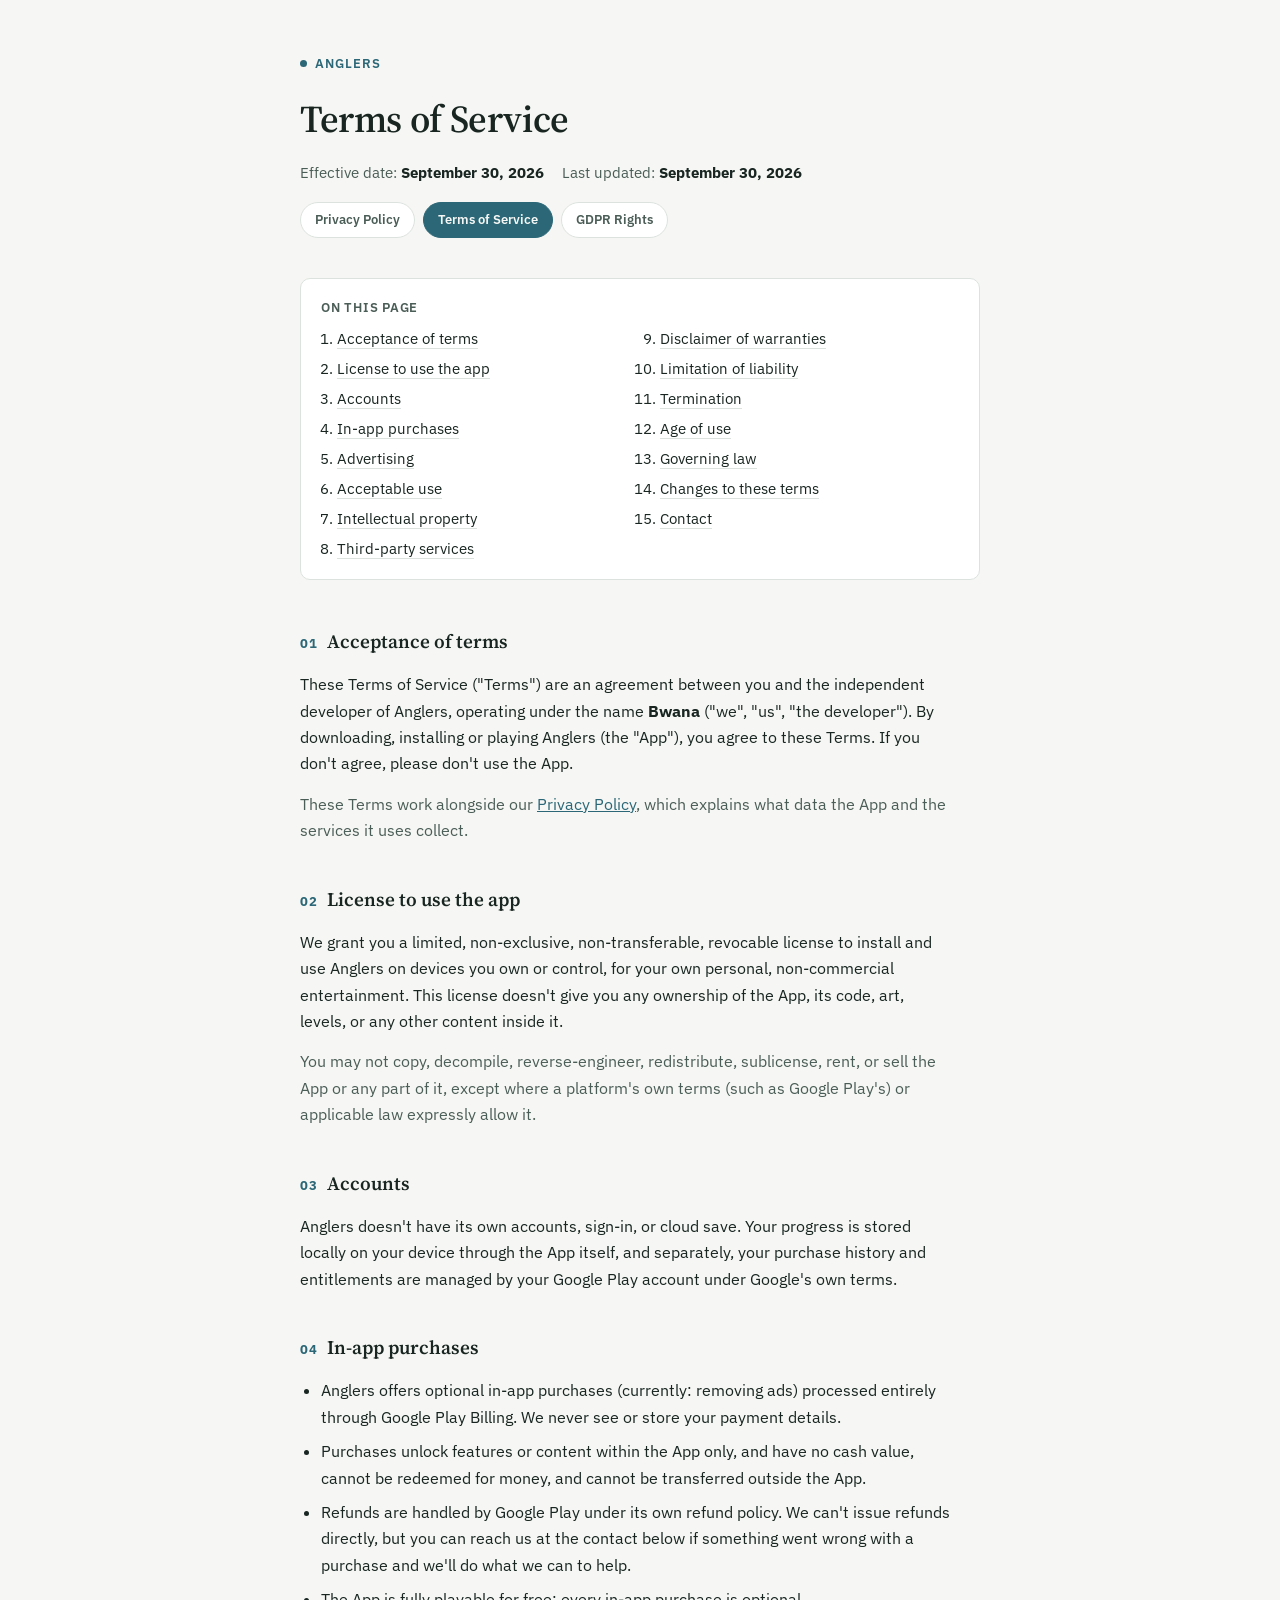
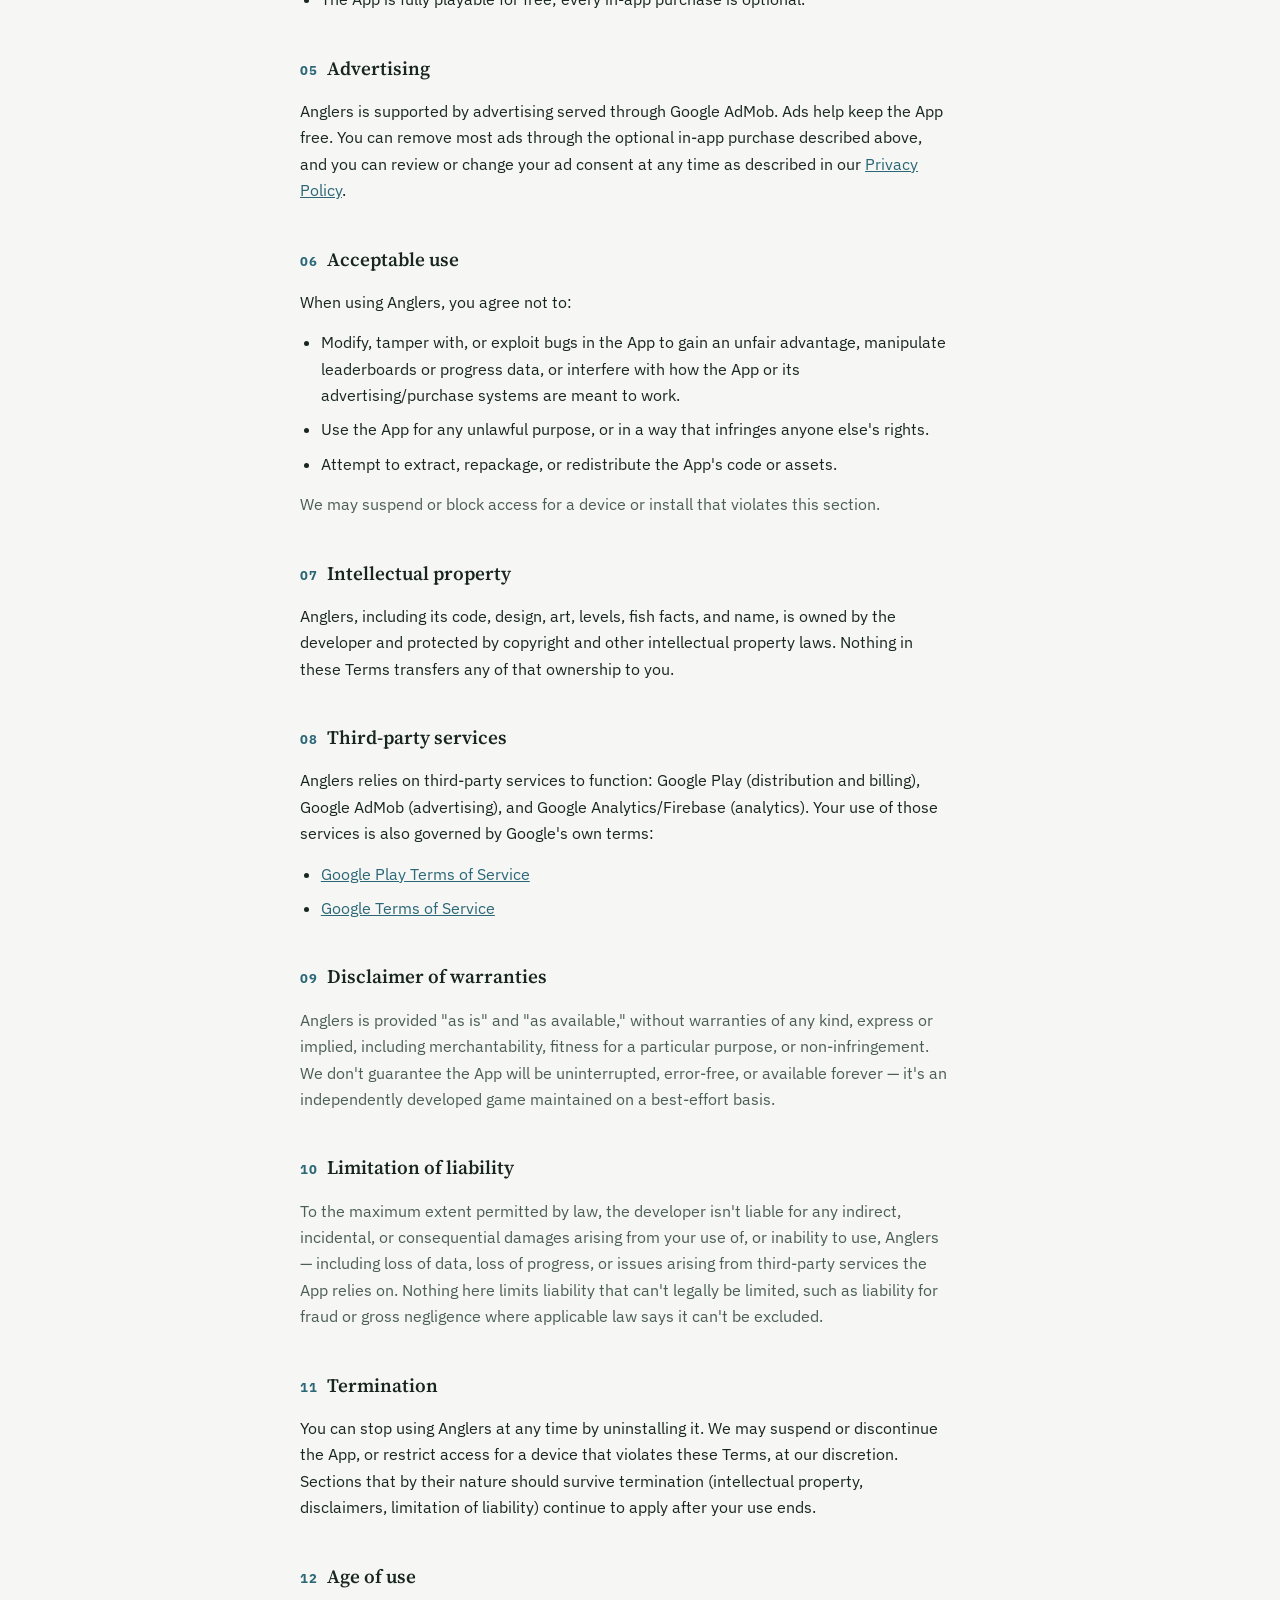
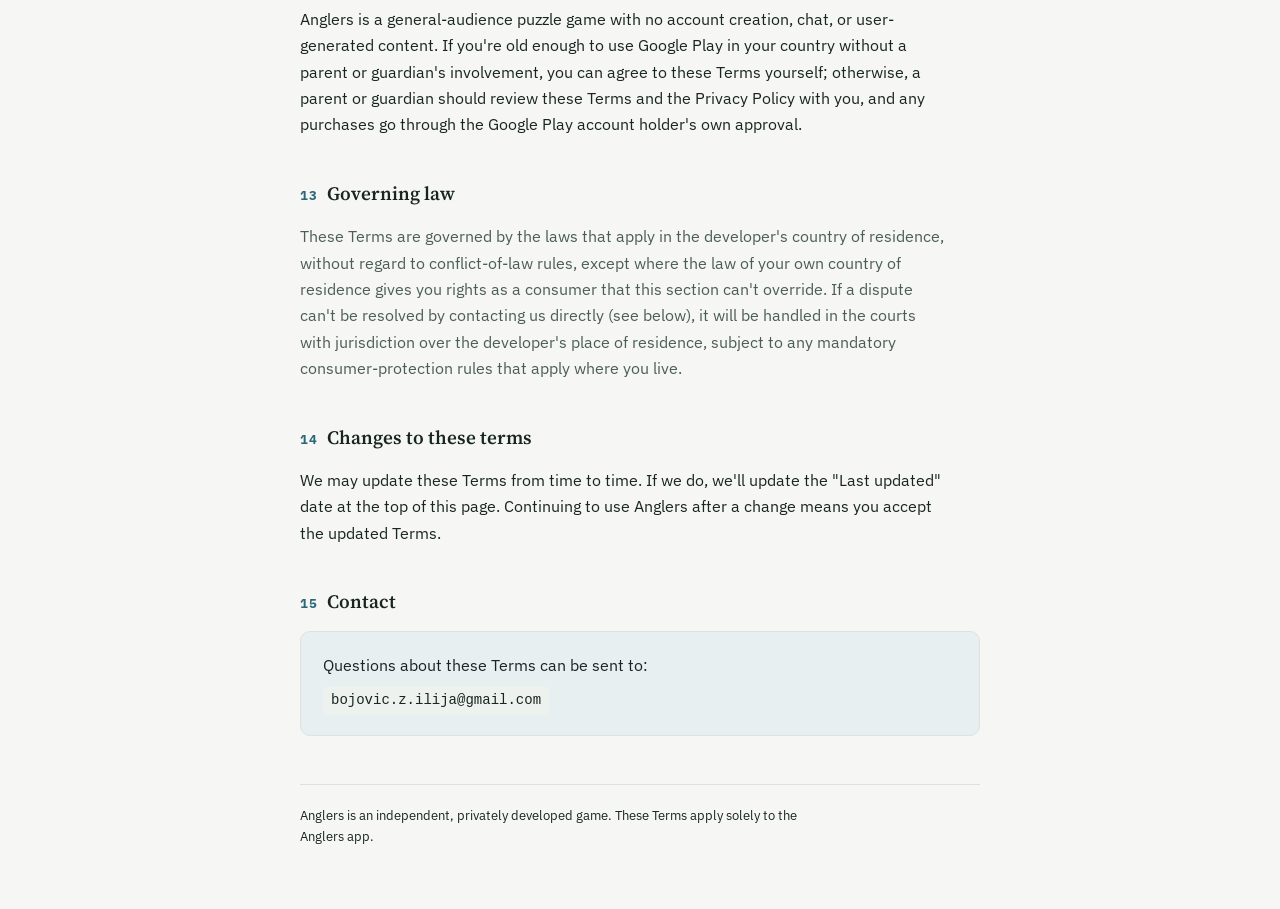
==== terms.html @ 3a63a512 "Add Terms of Service and GDPR rights pages; move shared styles to style.css" ====
<!doctype html>
<html lang="en">
<head>
<meta charset="utf-8">
<meta name="viewport" content="width=device-width, initial-scale=1">
<title>Anglers Terms of Service</title>
<link rel="stylesheet" href="style.css">
<link rel="preconnect" href="https://fonts.gstatic.com" crossorigin>
<link href="https://fonts.googleapis.com/css2?family=Source+Serif+4:wght@600;700&family=IBM+Plex+Sans:wght@400;500;600;700&display=swap" rel="stylesheet">
</head>
<body>
<div class="wrap">
  <header class="page">
    <div class="eyebrow">Anglers</div>
    <h1>Terms of Service</h1>
    <div class="dates">
      <span>Effective date: <strong>September 30, 2026</strong></span>
      <span>Last updated: <strong>September 30, 2026</strong></span>
    </div>
    <nav class="docs-nav" aria-label="Legal documents">
      <a href="index.html">Privacy Policy</a>
      <a href="terms.html" aria-current="page">Terms of Service</a>
      <a href="gdpr.html">GDPR Rights</a>
    </nav>
  </header>

  <nav class="toc" aria-label="Table of contents">
    <p>On this page</p>
    <ol>
      <li><a href="#acceptance">Acceptance of terms</a></li>
      <li><a href="#license">License to use the app</a></li>
      <li><a href="#accounts">Accounts</a></li>
      <li><a href="#purchases">In-app purchases</a></li>
      <li><a href="#ads">Advertising</a></li>
      <li><a href="#conduct">Acceptable use</a></li>
      <li><a href="#ip">Intellectual property</a></li>
      <li><a href="#third-party">Third-party services</a></li>
      <li><a href="#disclaimer">Disclaimer of warranties</a></li>
      <li><a href="#liability">Limitation of liability</a></li>
      <li><a href="#termination">Termination</a></li>
      <li><a href="#age">Age of use</a></li>
      <li><a href="#law">Governing law</a></li>
      <li><a href="#changes">Changes to these terms</a></li>
      <li><a href="#contact">Contact</a></li>
    </ol>
  </nav>

  <section id="acceptance">
    <h2><span class="num">01</span>Acceptance of terms</h2>
    <p>These Terms of Service ("Terms") are an agreement between you and the independent developer of Anglers, operating under the name <strong>Bwana</strong> ("we", "us", "the developer"). By downloading, installing or playing Anglers (the "App"), you agree to these Terms. If you don't agree, please don't use the App.</p>
    <p class="soft">These Terms work alongside our <a href="index.html">Privacy Policy</a>, which explains what data the App and the services it uses collect.</p>
  </section>

  <section id="license">
    <h2><span class="num">02</span>License to use the app</h2>
    <p>We grant you a limited, non-exclusive, non-transferable, revocable license to install and use Anglers on devices you own or control, for your own personal, non-commercial entertainment. This license doesn't give you any ownership of the App, its code, art, levels, or any other content inside it.</p>
    <p class="soft">You may not copy, decompile, reverse-engineer, redistribute, sublicense, rent, or sell the App or any part of it, except where a platform's own terms (such as Google Play's) or applicable law expressly allow it.</p>
  </section>

  <section id="accounts">
    <h2><span class="num">03</span>Accounts</h2>
    <p>Anglers doesn't have its own accounts, sign-in, or cloud save. Your progress is stored locally on your device through the App itself, and separately, your purchase history and entitlements are managed by your Google Play account under Google's own terms.</p>
  </section>

  <section id="purchases">
    <h2><span class="num">04</span>In-app purchases</h2>
    <ul>
      <li>Anglers offers optional in-app purchases (currently: removing ads) processed entirely through Google Play Billing. We never see or store your payment details.</li>
      <li>Purchases unlock features or content within the App only, and have no cash value, cannot be redeemed for money, and cannot be transferred outside the App.</li>
      <li>Refunds are handled by Google Play under its own refund policy. We can't issue refunds directly, but you can reach us at the contact below if something went wrong with a purchase and we'll do what we can to help.</li>
      <li>The App is fully playable for free; every in-app purchase is optional.</li>
    </ul>
  </section>

  <section id="ads">
    <h2><span class="num">05</span>Advertising</h2>
    <p>Anglers is supported by advertising served through Google AdMob. Ads help keep the App free. You can remove most ads through the optional in-app purchase described above, and you can review or change your ad consent at any time as described in our <a href="index.html#choices">Privacy Policy</a>.</p>
  </section>

  <section id="conduct">
    <h2><span class="num">06</span>Acceptable use</h2>
    <p>When using Anglers, you agree not to:</p>
    <ul>
      <li>Modify, tamper with, or exploit bugs in the App to gain an unfair advantage, manipulate leaderboards or progress data, or interfere with how the App or its advertising/purchase systems are meant to work.</li>
      <li>Use the App for any unlawful purpose, or in a way that infringes anyone else's rights.</li>
      <li>Attempt to extract, repackage, or redistribute the App's code or assets.</li>
    </ul>
    <p class="soft">We may suspend or block access for a device or install that violates this section.</p>
  </section>

  <section id="ip">
    <h2><span class="num">07</span>Intellectual property</h2>
    <p>Anglers, including its code, design, art, levels, fish facts, and name, is owned by the developer and protected by copyright and other intellectual property laws. Nothing in these Terms transfers any of that ownership to you.</p>
  </section>

  <section id="third-party">
    <h2><span class="num">08</span>Third-party services</h2>
    <p>Anglers relies on third-party services to function: Google Play (distribution and billing), Google AdMob (advertising), and Google Analytics/Firebase (analytics). Your use of those services is also governed by Google's own terms:</p>
    <ul>
      <li><a href="https://play.google.com/intl/en-us_us/about/play-terms/" target="_blank" rel="noopener">Google Play Terms of Service</a></li>
      <li><a href="https://policies.google.com/terms" target="_blank" rel="noopener">Google Terms of Service</a></li>
    </ul>
  </section>

  <section id="disclaimer">
    <h2><span class="num">09</span>Disclaimer of warranties</h2>
    <p class="soft">Anglers is provided "as is" and "as available," without warranties of any kind, express or implied, including merchantability, fitness for a particular purpose, or non-infringement. We don't guarantee the App will be uninterrupted, error-free, or available forever — it's an independently developed game maintained on a best-effort basis.</p>
  </section>

  <section id="liability">
    <h2><span class="num">10</span>Limitation of liability</h2>
    <p class="soft">To the maximum extent permitted by law, the developer isn't liable for any indirect, incidental, or consequential damages arising from your use of, or inability to use, Anglers — including loss of data, loss of progress, or issues arising from third-party services the App relies on. Nothing here limits liability that can't legally be limited, such as liability for fraud or gross negligence where applicable law says it can't be excluded.</p>
  </section>

  <section id="termination">
    <h2><span class="num">11</span>Termination</h2>
    <p>You can stop using Anglers at any time by uninstalling it. We may suspend or discontinue the App, or restrict access for a device that violates these Terms, at our discretion. Sections that by their nature should survive termination (intellectual property, disclaimers, limitation of liability) continue to apply after your use ends.</p>
  </section>

  <section id="age">
    <h2><span class="num">12</span>Age of use</h2>
    <p>Anglers is a general-audience puzzle game with no account creation, chat, or user-generated content. If you're old enough to use Google Play in your country without a parent or guardian's involvement, you can agree to these Terms yourself; otherwise, a parent or guardian should review these Terms and the Privacy Policy with you, and any purchases go through the Google Play account holder's own approval.</p>
  </section>

  <section id="law">
    <h2><span class="num">13</span>Governing law</h2>
    <p class="soft">These Terms are governed by the laws that apply in the developer's country of residence, without regard to conflict-of-law rules, except where the law of your own country of residence gives you rights as a consumer that this section can't override. If a dispute can't be resolved by contacting us directly (see below), it will be handled in the courts with jurisdiction over the developer's place of residence, subject to any mandatory consumer-protection rules that apply where you live.</p>
  </section>

  <section id="changes">
    <h2><span class="num">14</span>Changes to these terms</h2>
    <p>We may update these Terms from time to time. If we do, we'll update the "Last updated" date at the top of this page. Continuing to use Anglers after a change means you accept the updated Terms.</p>
  </section>

  <section id="contact">
    <h2><span class="num">15</span>Contact</h2>
    <div class="contact-card">
      <p>Questions about these Terms can be sent to:</p>
      <span class="email">bojovic.z.ilija@gmail.com</span>
    </div>
  </section>

  <footer class="page">
    <p>Anglers is an independent, privately developed game. These Terms apply solely to the Anglers app.</p>
  </footer>
</div>
</body>
</html>
---- style.css ----
:root{
  --bg:#F6F7F4;
  --surface:#FFFFFF;
  --ink:#182521;
  --ink-soft:#4B5D57;
  --line:#DCE3DE;
  --accent:#2B6777;
  --accent-soft:#E7EFF0;
  --code-bg:#EEF2EE;
  color-scheme:light;
}
@media (prefers-color-scheme: dark){
  :root{
    --bg:#0F1615;
    --surface:#161F1D;
    --ink:#E7ECE9;
    --ink-soft:#A9B8B2;
    --line:#28352F;
    --accent:#7FC1CE;
    --accent-soft:#1B2B2C;
    --code-bg:#1B2422;
    color-scheme:dark;
  }
}
*{box-sizing:border-box;}
html,body{margin:0;}
body{
  background:var(--bg);
  color:var(--ink);
  font-family:"IBM Plex Sans", -apple-system, BlinkMacSystemFont, "Segoe UI", sans-serif;
  line-height:1.65;
  padding-inline:16px;
  padding-block:48px;
}
h1,h2{
  font-family:"Source Serif 4", Georgia, "Times New Roman", serif;
  color:var(--ink);
  text-wrap:balance;
  font-weight:600;
}
.wrap{
  max-width:680px;
  margin-inline:auto;
}
header.page{
  margin-bottom:40px;
}
.eyebrow{
  display:inline-flex;
  align-items:center;
  gap:8px;
  font-size:12.5px;
  letter-spacing:0.08em;
  text-transform:uppercase;
  color:var(--accent);
  font-weight:600;
  margin-bottom:14px;
}
.eyebrow::before{
  content:"";
  width:7px;height:7px;
  border-radius:50%;
  background:var(--accent);
  display:inline-block;
}
h1{
  font-size:clamp(28px,6vw,38px);
  margin:0 0 10px;
  letter-spacing:-0.01em;
}
.dates{
  color:var(--ink-soft);
  font-size:14.5px;
  display:flex;
  gap:18px;
  flex-wrap:wrap;
}
.dates strong{color:var(--ink);}

/* Cross-links between the three legal pages. */
.docs-nav{
  display:flex;
  gap:8px;
  flex-wrap:wrap;
  margin-top:18px;
}
.docs-nav a{
  font-size:13px;
  font-weight:600;
  text-decoration:none;
  color:var(--ink-soft);
  border:1px solid var(--line);
  border-radius:100px;
  padding:6px 14px;
  background:var(--surface);
}
.docs-nav a:hover{color:var(--accent);border-color:var(--accent);}
.docs-nav a[aria-current="page"]{
  color:var(--accent-ink, var(--bg));
  background:var(--accent);
  border-color:var(--accent);
}

nav.toc{
  background:var(--surface);
  border:1px solid var(--line);
  border-radius:10px;
  padding:18px 20px;
  margin:28px 0 40px;
}
nav.toc p{
  margin:0 0 10px;
  font-size:12.5px;
  letter-spacing:0.06em;
  text-transform:uppercase;
  color:var(--ink-soft);
  font-weight:600;
}
nav.toc ol{
  margin:0;
  padding:0 0 0 1.1em;
  columns:2;
  column-gap:24px;
  font-size:14.5px;
}
nav.toc li{margin-bottom:6px;}
nav.toc a{color:var(--ink);text-decoration:none;border-bottom:1px solid var(--line);}
nav.toc a:hover{color:var(--accent);border-color:var(--accent);}

section{
  margin-bottom:34px;
  padding-top:6px;
}
h2{
  font-size:19px;
  margin:0 0 14px;
  display:flex;
  align-items:baseline;
  gap:10px;
}
h2 .num{
  color:var(--accent);
  font-family:"IBM Plex Sans", sans-serif;
  font-size:13px;
  font-weight:700;
  letter-spacing:0.04em;
}
h3{
  font-family:"IBM Plex Sans", sans-serif;
  font-size:14.5px;
  font-weight:700;
  color:var(--ink);
  margin:0 0 8px;
}
p{margin:0 0 14px;max-width:65ch;color:var(--ink);}
p.soft{color:var(--ink-soft);}
ul,ol.plain{margin:0 0 14px;padding-left:1.3em;max-width:65ch;}
li{margin-bottom:8px;}
strong{color:var(--ink);}
a{color:var(--accent);}

table{
  width:100%;
  border-collapse:collapse;
  margin:6px 0 16px;
  font-size:14.5px;
}
table caption{
  text-align:left;
  font-size:12.5px;
  color:var(--ink-soft);
  margin-bottom:8px;
}
th,td{
  text-align:left;
  padding:10px 12px;
  border-bottom:1px solid var(--line);
  vertical-align:top;
}
th{
  color:var(--ink-soft);
  font-weight:600;
  font-size:12.5px;
  text-transform:uppercase;
  letter-spacing:0.04em;
}
.table-wrap{overflow-x:auto;border:1px solid var(--line);border-radius:10px;background:var(--surface);}
.table-wrap table{margin:0;}
.table-wrap th:first-child, .table-wrap td:first-child{padding-left:16px;}

.contact-card{
  background:var(--accent-soft);
  border:1px solid var(--line);
  border-radius:10px;
  padding:20px 22px;
}
.contact-card p{margin:0 0 6px;}
.contact-card .email{
  font-family:ui-monospace, "SF Mono", "Cascadia Code", monospace;
  background:var(--code-bg);
  padding:3px 8px;
  border-radius:6px;
  font-size:14px;
  display:inline-block;
  user-select:all;
}

.callout{
  border-left:3px solid var(--accent);
  background:var(--accent-soft);
  border-radius:0 8px 8px 0;
  padding:14px 16px;
  margin:0 0 14px;
}
.callout p{margin:0;max-width:none;}
.callout p + p{margin-top:8px;}

footer.page{
  margin-top:48px;
  padding-top:20px;
  border-top:1px solid var(--line);
  color:var(--ink-soft);
  font-size:13px;
}

@media (max-width:480px){
  nav.toc ol{columns:1;}
}
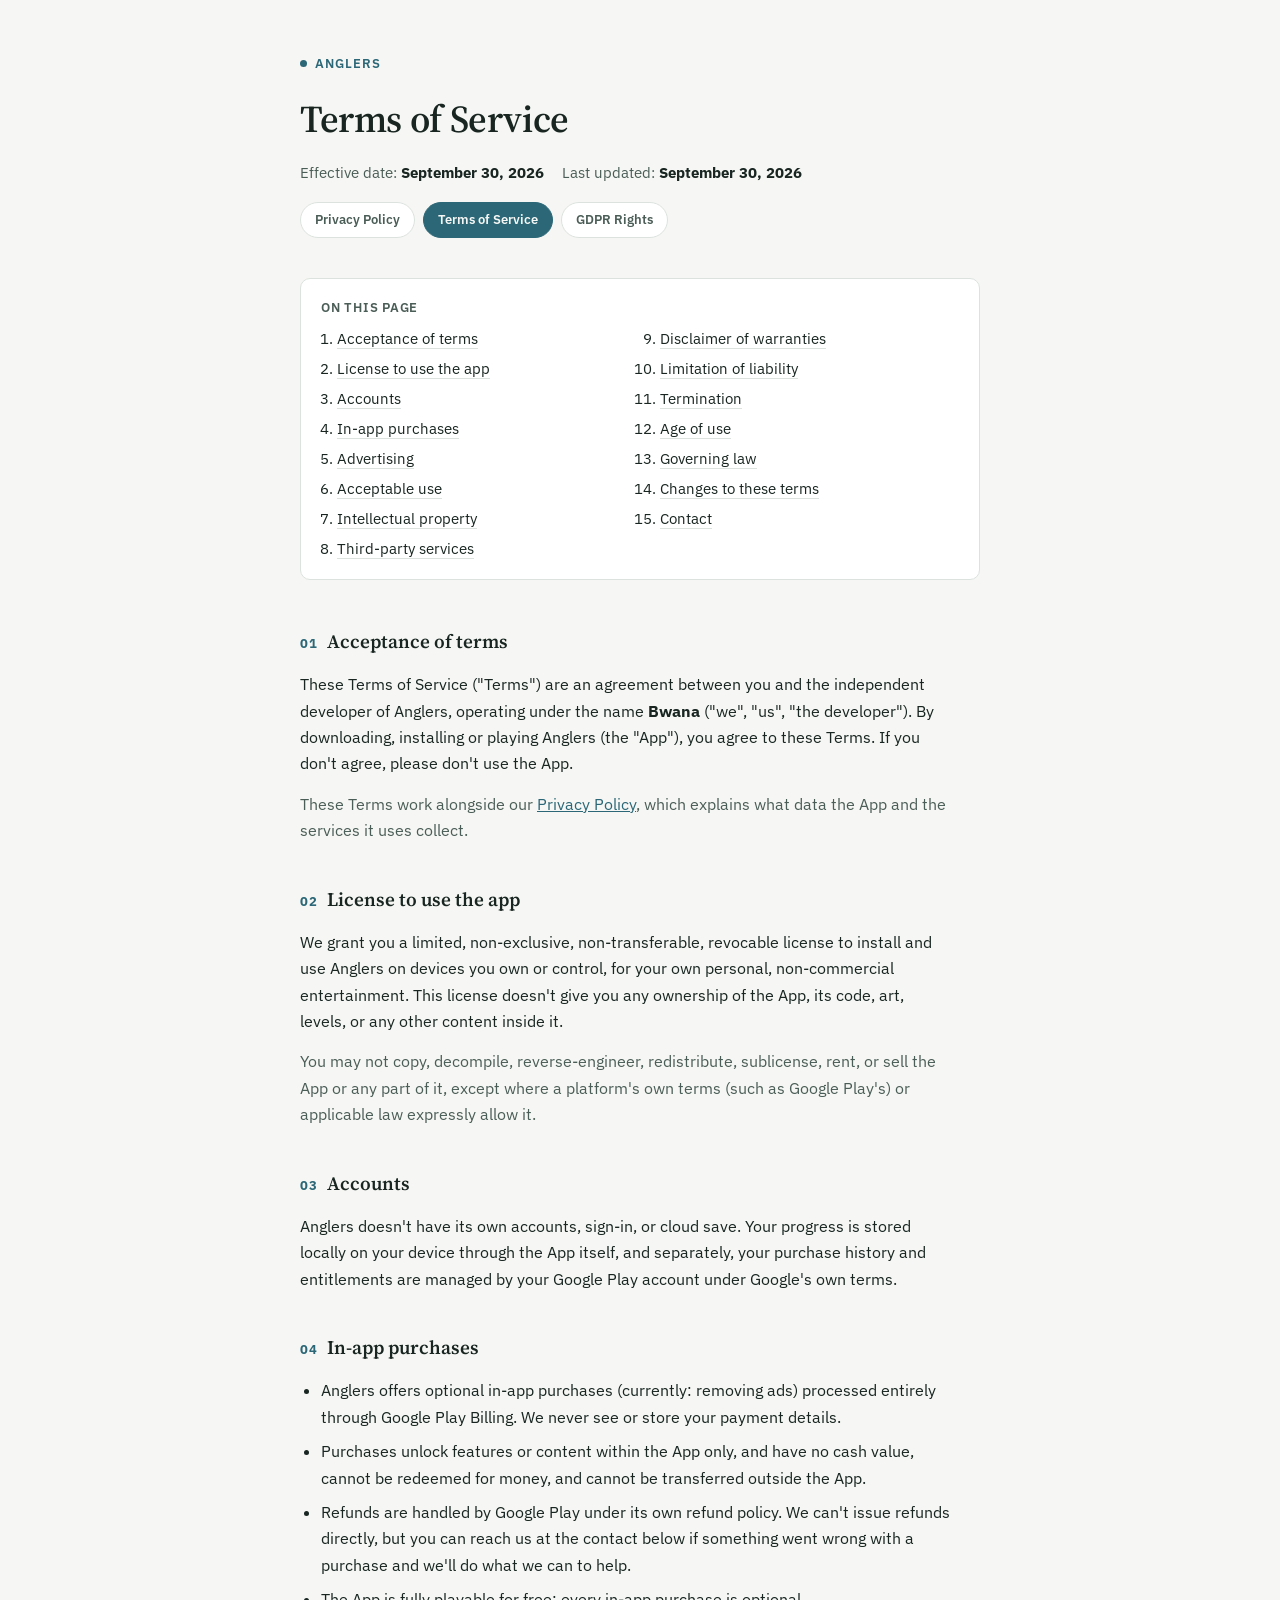
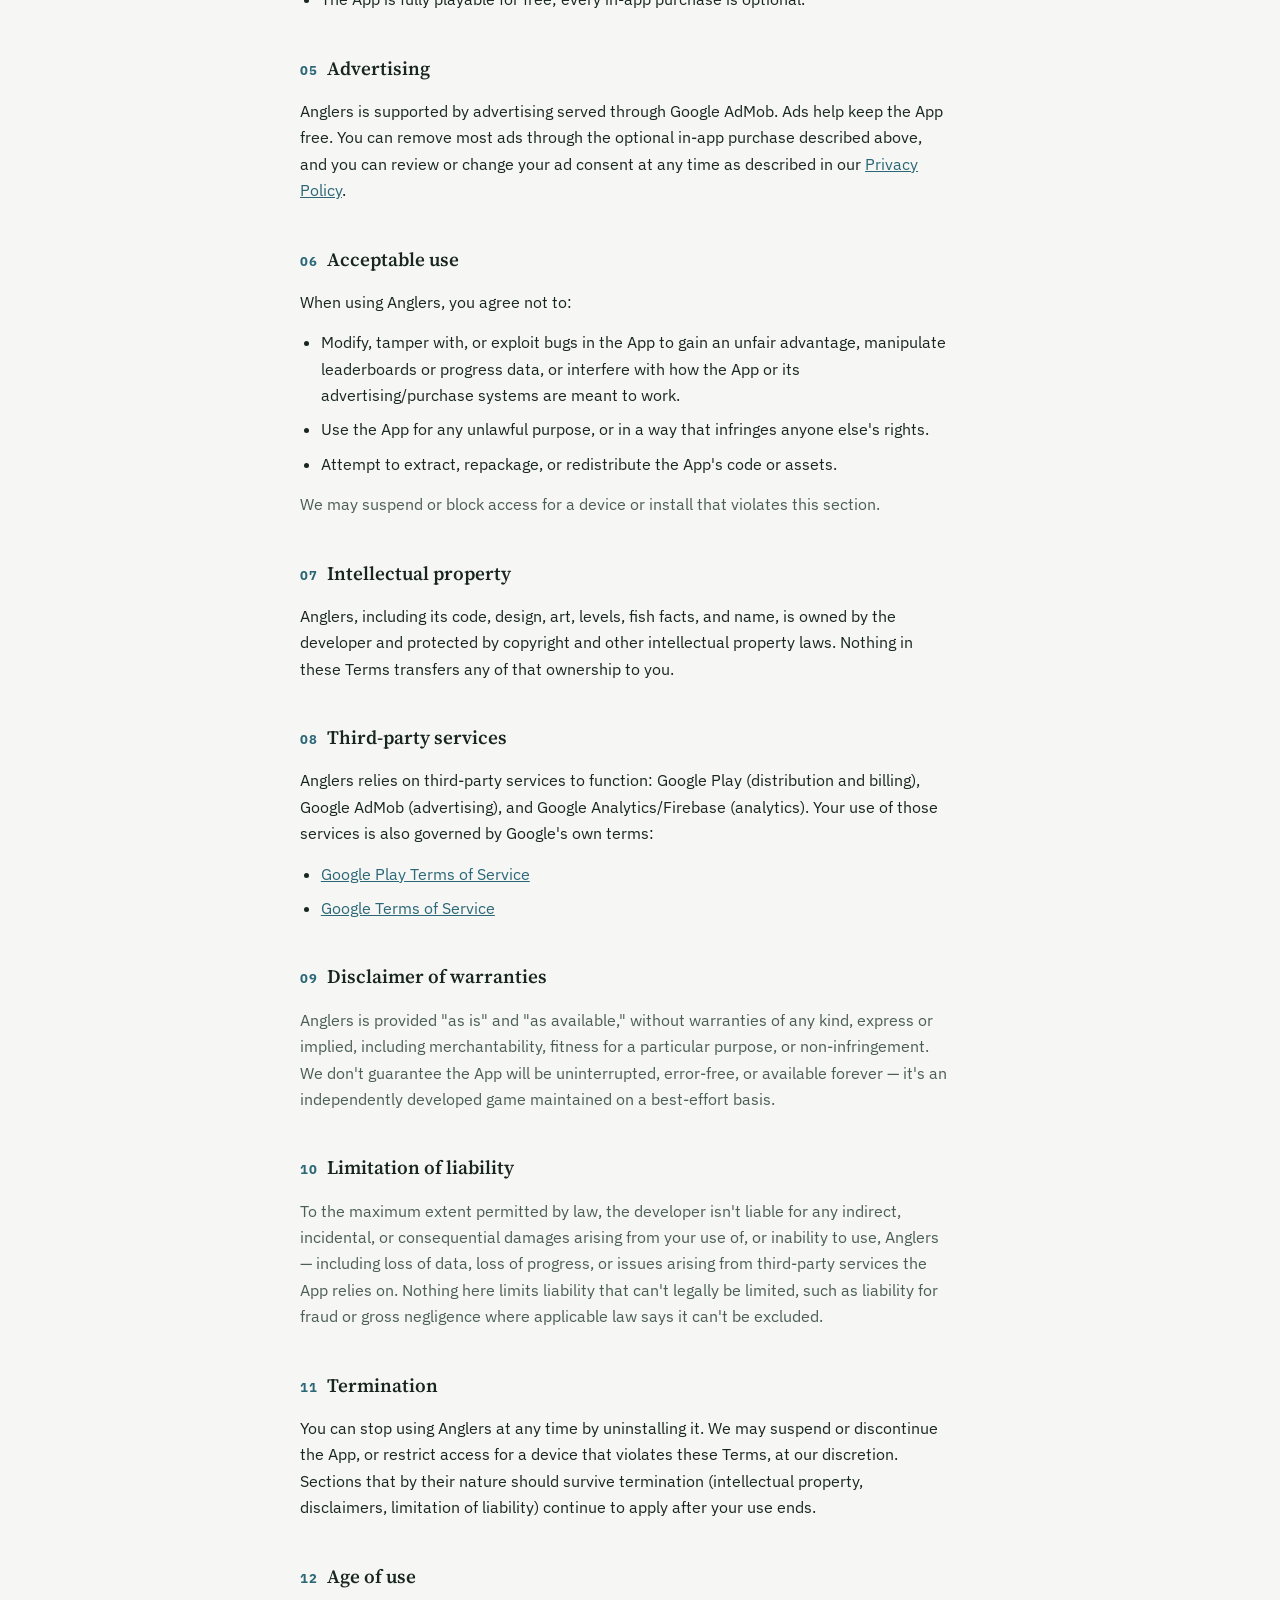
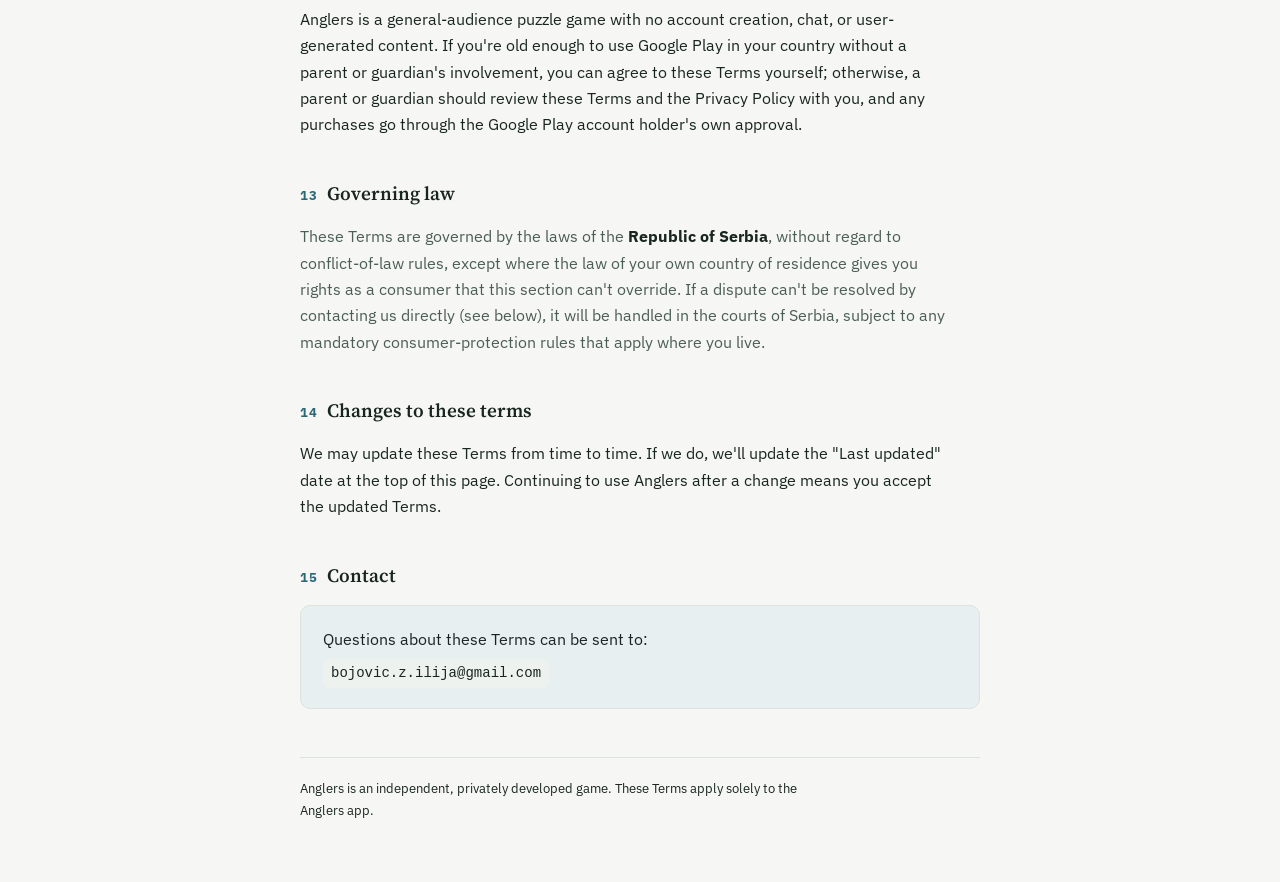
==== commit 9d943e5b: "Name Serbia as the governing jurisdiction in the Terms" ====
--- a/terms.html
+++ b/terms.html
@@ -124,7 +124,7 @@
 
   <section id="law">
     <h2><span class="num">13</span>Governing law</h2>
-    <p class="soft">These Terms are governed by the laws that apply in the developer's country of residence, without regard to conflict-of-law rules, except where the law of your own country of residence gives you rights as a consumer that this section can't override. If a dispute can't be resolved by contacting us directly (see below), it will be handled in the courts with jurisdiction over the developer's place of residence, subject to any mandatory consumer-protection rules that apply where you live.</p>
+    <p class="soft">These Terms are governed by the laws of the <strong>Republic of Serbia</strong>, without regard to conflict-of-law rules, except where the law of your own country of residence gives you rights as a consumer that this section can't override. If a dispute can't be resolved by contacting us directly (see below), it will be handled in the courts of Serbia, subject to any mandatory consumer-protection rules that apply where you live.</p>
   </section>
 
   <section id="changes">
